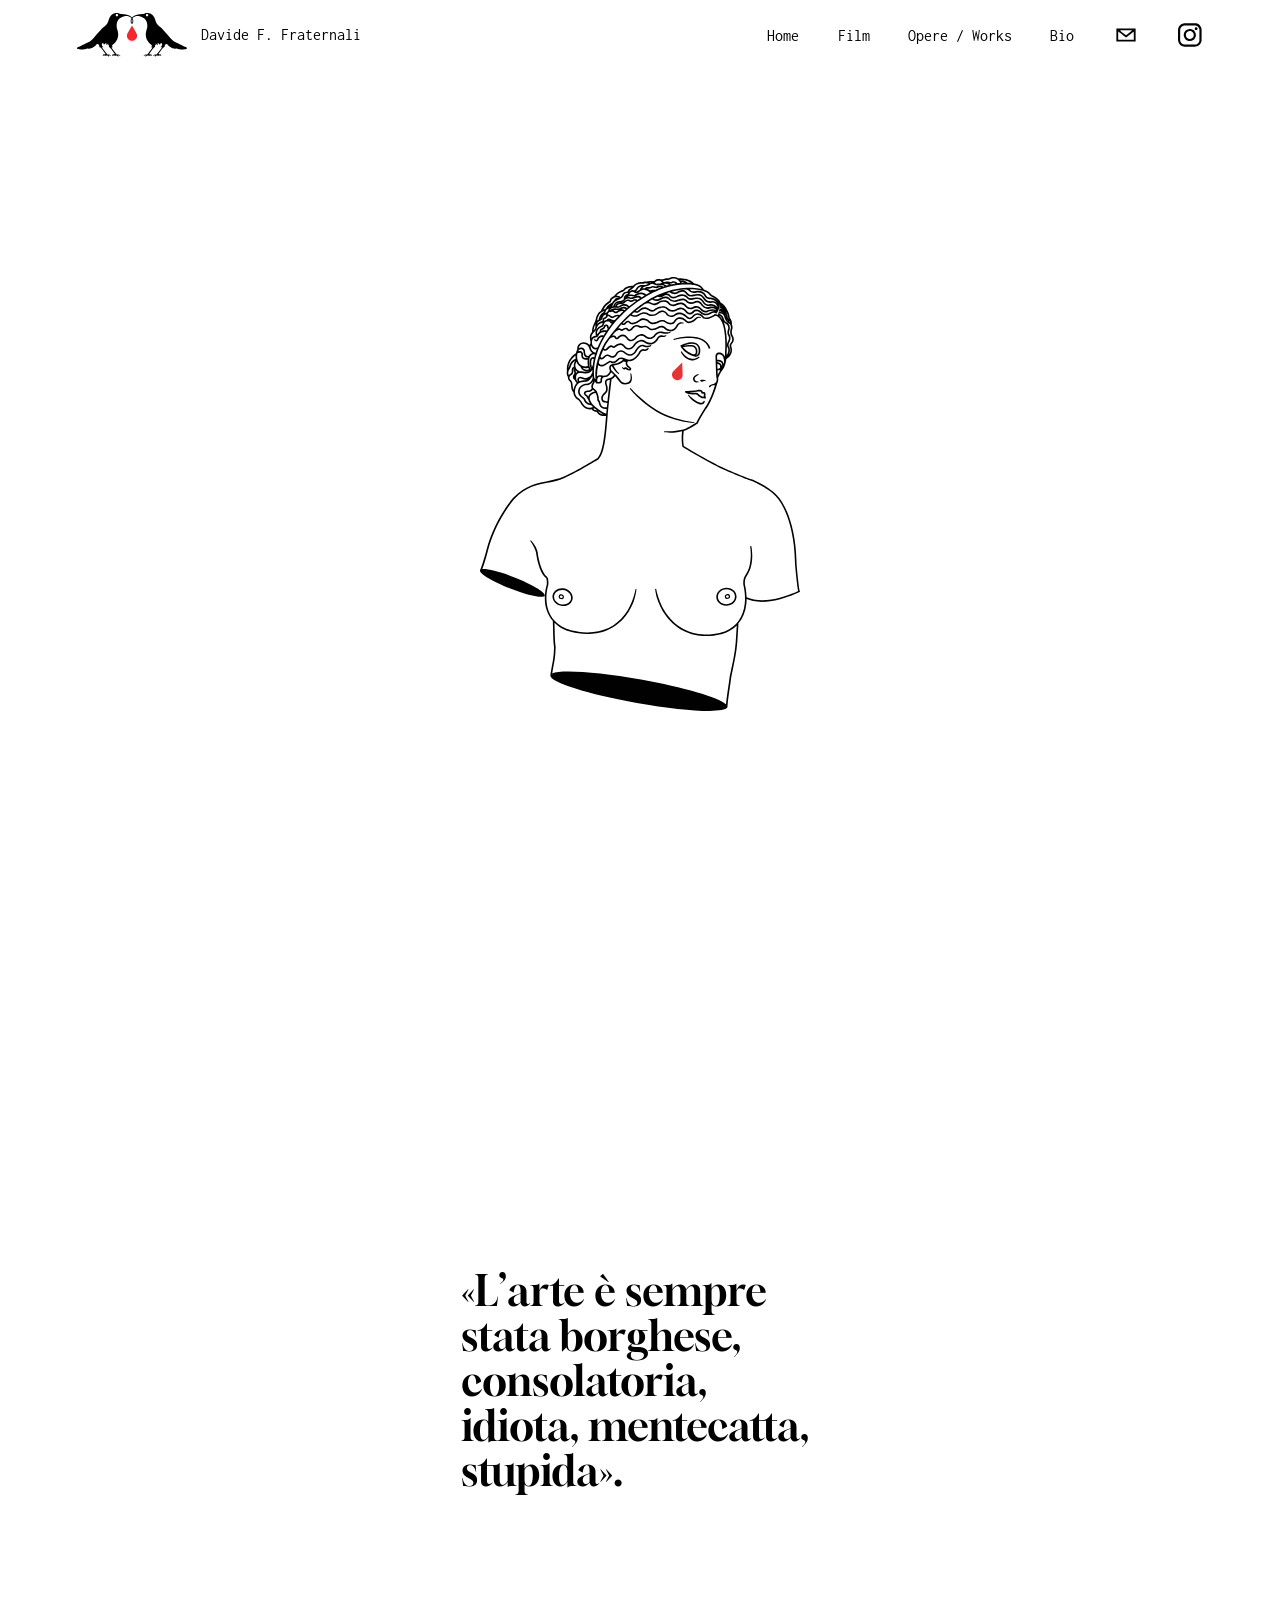
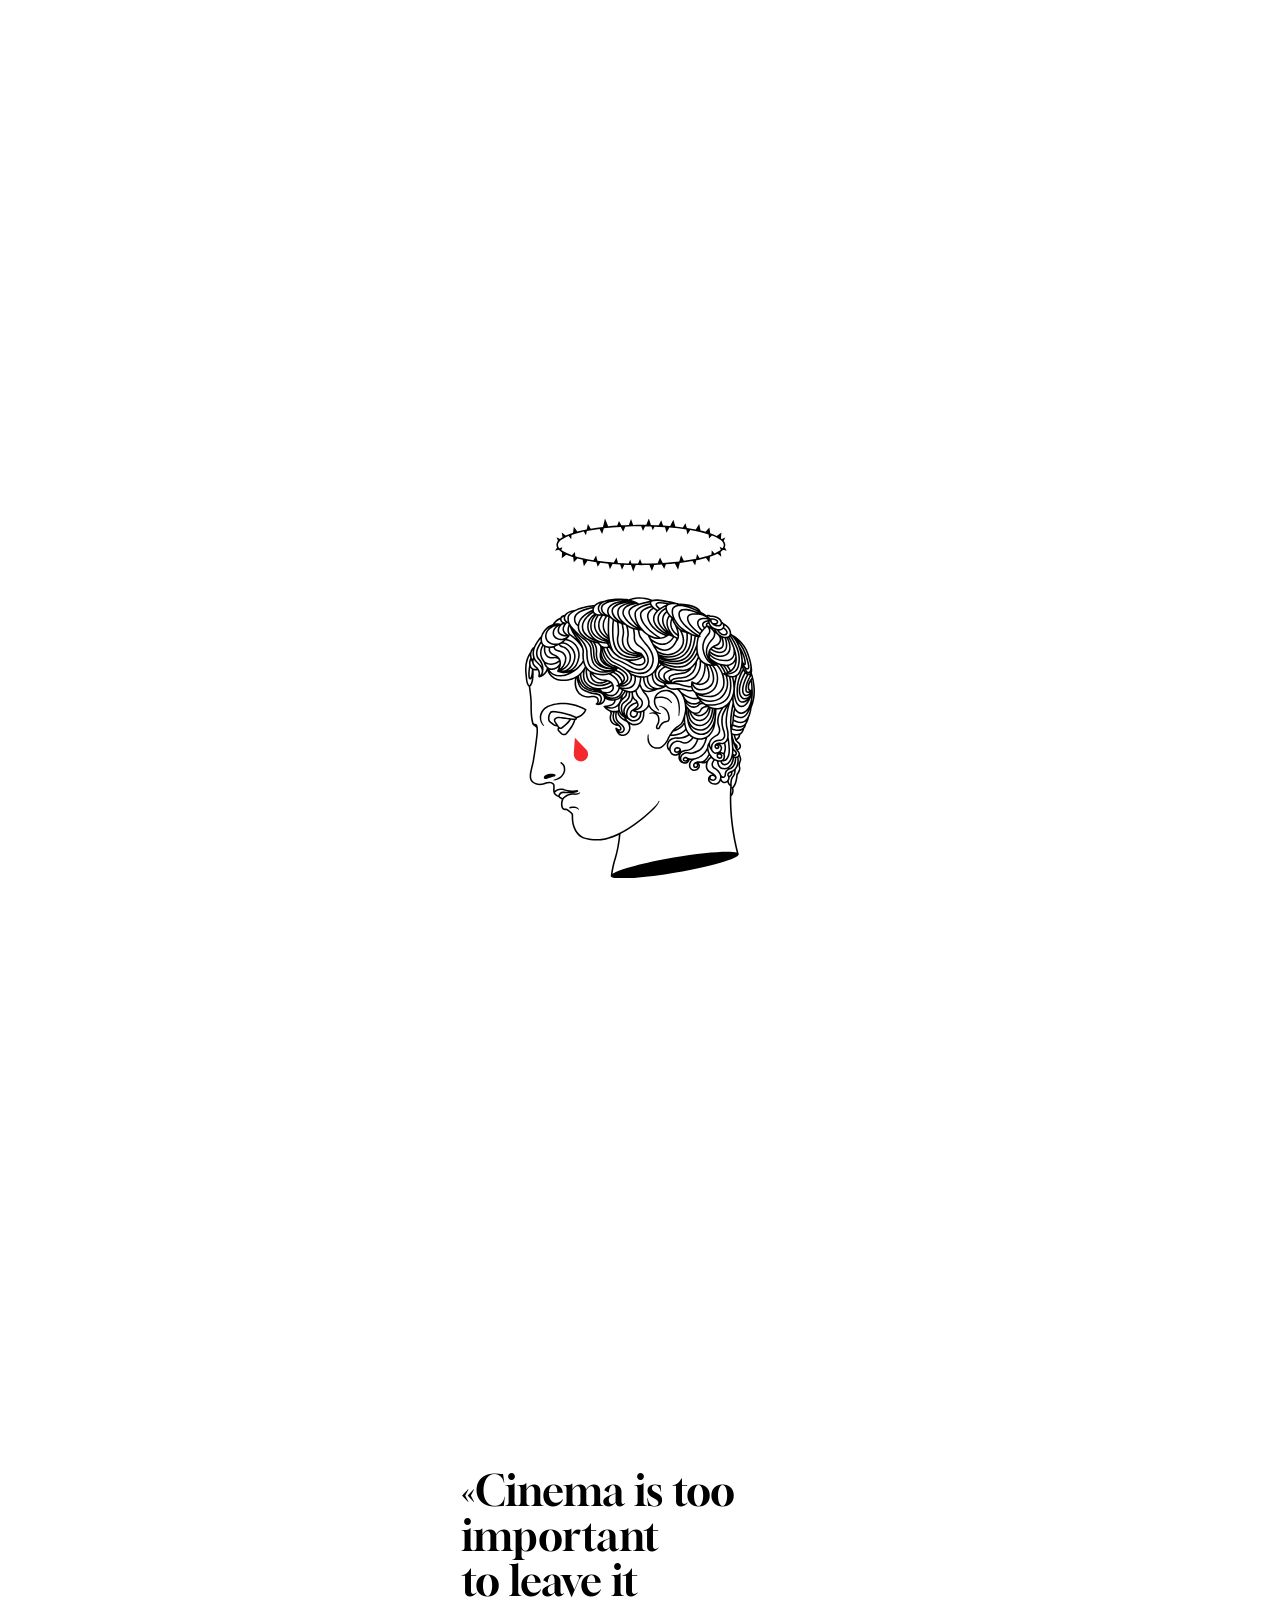
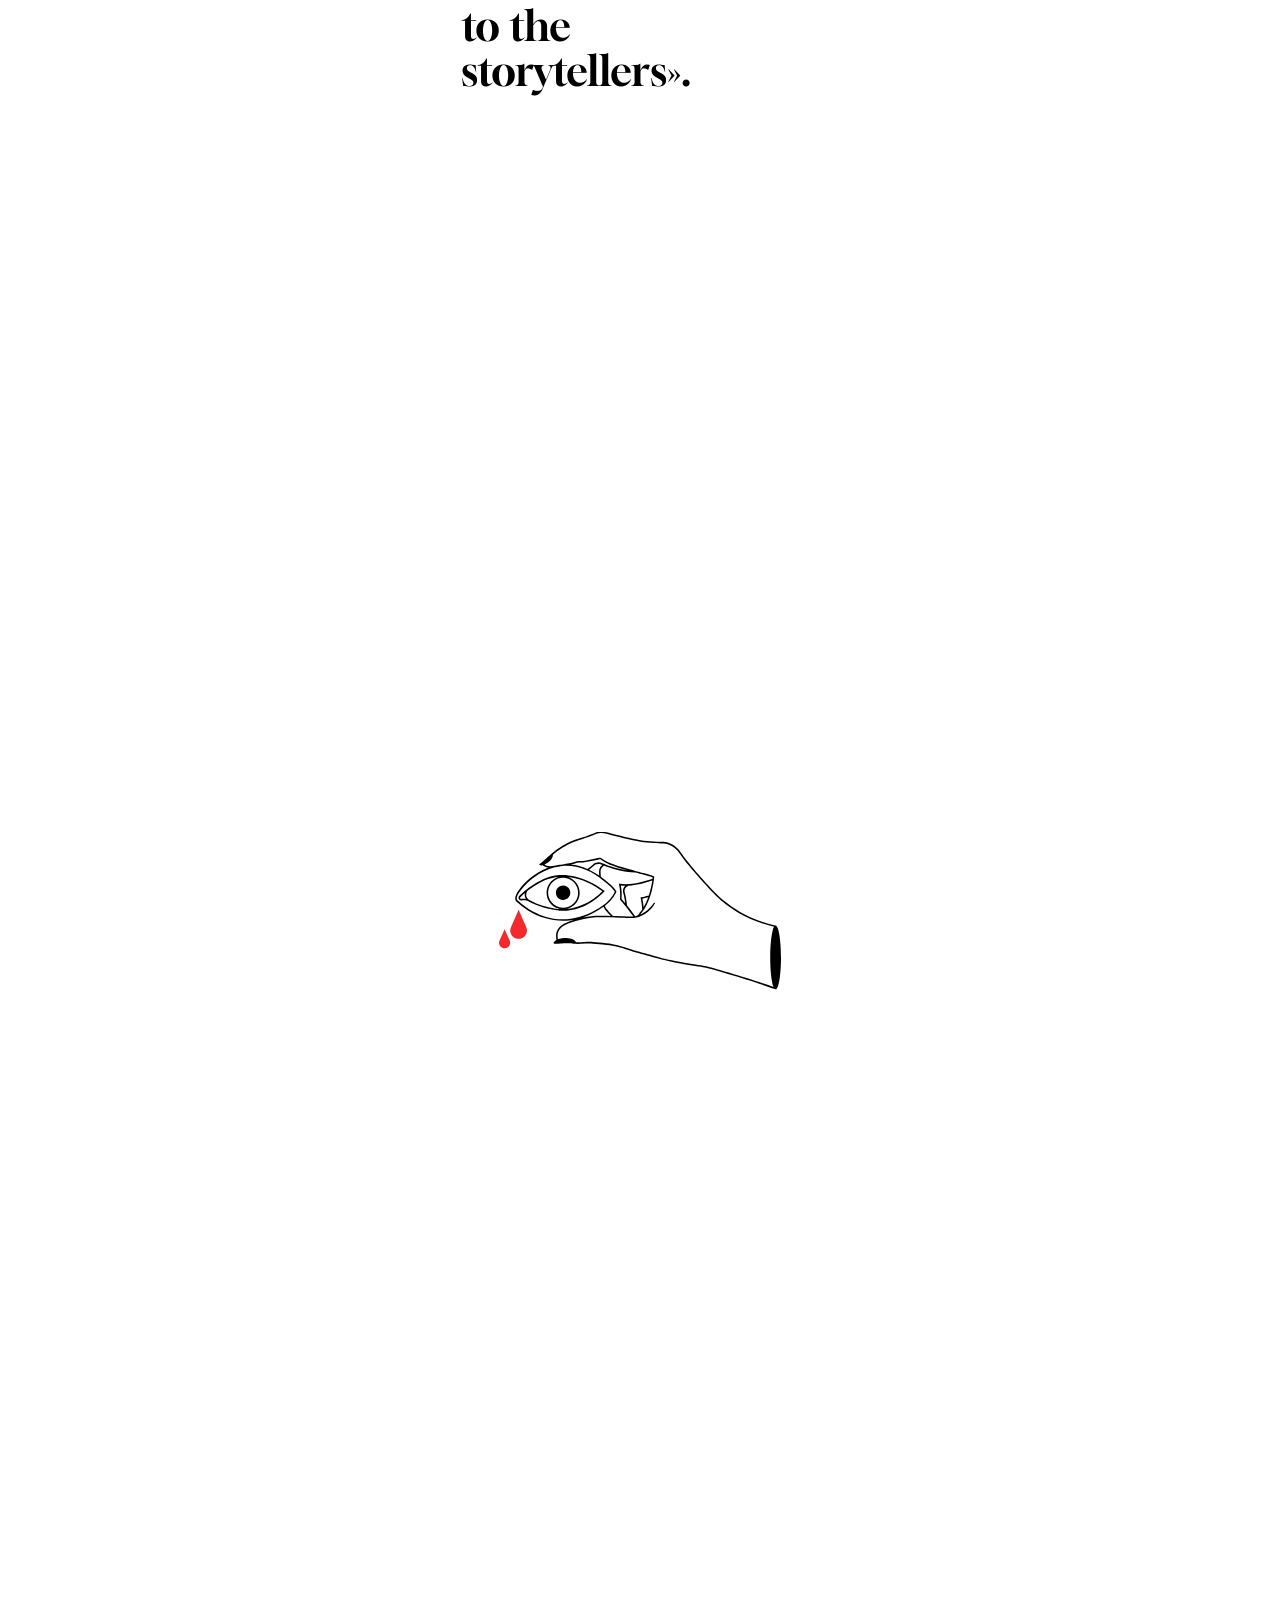
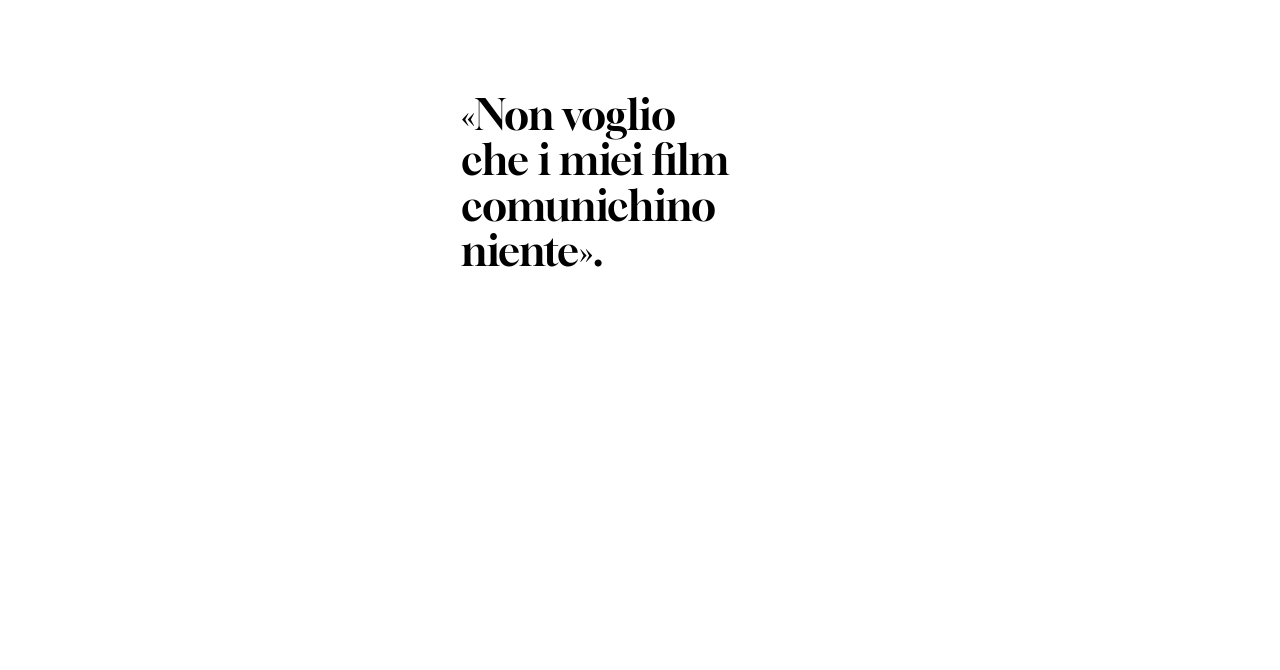
==== index.html @ e5e62409 "Update index.html" ====
<!DOCTYPE html>
<html lang="it">
<head>

<link rel="stylesheet" href="style.css">

<meta charset="UTF-8">
<meta name="viewport" content="width=device-width, initial-scale=1.0">
<meta name="google-site-verification" content="ePpkdNXekEtQ2B4xHZ55PUQ4Gj6QO9gKpWY2rKQXSeU" />    

<title>Davide F. Fraternali – Cinema sperimentale e arte visiva</title>

<meta name="description" content="Davide F. Fraternali è un regista e artista visivo italiano. Cinema sperimentale, immagine, estetica e ricerca visiva.">    

<meta property="og:title" content="Davide F. Fraternali – Cinema sperimentale e arte visiva">
<meta property="og:description" content="Film sperimentali, ricerca estetica e immagine.">
<meta property="og:image" content="https://davidefraternali.com/preview.png">
<meta property="og:url" content="https://davidefraternali.com">
<meta property="og:type" content="website">
<meta property="og:image:width" content="1200">
<meta property="og:image:height" content="630">
    
<link rel="icon" type="image/png" sizes="32x32" href="favicon.png">
<link rel="icon" type="image/png" sizes="16x16" href="favicon.png">

<link href="https://fonts.googleapis.com/css2?family=Gloock&family=Inconsolata:wght@300;400&display=swap" rel="stylesheet">

</head>
<body>

<header>

<div class="logo">

<a href="index.html" class="logo-symbol">
<img src="logo_corvi.svg" alt="">
</a>

<a href="index.html" class="logo-text">
Davide F. Fraternali
</a>

</div>
    
<nav class="menu">

<a href="#">Home</a>

<a href="#">Film</a>

<a href="#">Opere / Works</a>

<a href="#">Bio</a>

<a href="contact.html">
<img src="mail.svg" alt="contact">
</a>

<a href="https://instagram.com/tuoprofilo" target="_blank">
<img src="logo_instagram.svg" alt="Instagram">
</a>

</nav>

<div class="hamburger" id="hamburger">
<span></span>
<span></span>
<span></span>
</div>
</header>

<div class="mobile-menu" id="mobileMenu">
<div class="mobile-close" id="mobileClose">✕</div>
<a href="index.html">Home</a>
<a href="film.html">Film</a>
<a href="works.html">Opere / Works</a>
<a href="bio.html">Bio</a>
<a href="contact.html">
<img src="mail.svg" alt="email">
</a>
<a href="https://instagram.com/tuoprofilo" target="_blank">
<img src="logo_instagram.svg" alt="Instagram">
</a>
</div>

<div class="hero-wrapper">
<div class="stack" id="stack">

<div class="section">
<div class="section-inner afrodite">
<img src="afrodite.svg" alt="">
</div>
</div>

<div class="section">
<div class="section-inner">
<div class="quote-wrapper">
<div class="quote-text">
«L’arte è sempre<br>
stata borghese,<br>
consolatoria,<br>
idiota, mentecatta,<br>
stupida».
</div>
<div class="author">Carmelo Bene</div>
</div>
</div>
</div>

<div class="section">
<div class="section-inner testa">
<img src="testa_greca.svg" alt="">
</div>
</div>

<div class="section">
<div class="section-inner">
<div class="quote-wrapper">
<div class="quote-text">
«Cinema is too<br>
important<br>
to leave it<br>
to the<br>
storytellers».
</div>
<div class="author">Peter Greenaway</div>
</div>
</div>
</div>

<div class="section">
<div class="section-inner occhio">
<img src="occhio.svg" alt="">
</div>
</div>

<div class="section">
<div class="section-inner">
<div class="quote-wrapper">
<div class="quote-text">
«Non voglio<br>
che i miei film<br>
comunichino<br>
niente».
</div>
<div class="author">Carmelo Bene</div>
</div>
</div>
</div>

</div>
</div>

<script src="script.js"></script>

</body>
</html>
---- style.css ----
/* ===== BASE ===== */

html, body {
    margin: 0;
    padding: 0;
    background: #fff;
}

* {
    box-sizing: border-box;
}

img {
    max-width: 100%;
    height: auto;
    display: block;
}


/* ===== HEADER ===== */

header{
    position:fixed;
    top:0;
    left:0;
    width:100%;
    height:70px;
    display:flex;
    justify-content:space-between;
    align-items:center;
    padding:0 clamp(20px,6vw,100px);
    background:#fff;
    z-index:1000;
    font-family:'Inconsolata', monospace;
}

.logo{
    display:flex;
    align-items:center;
    gap:14px;
}

.logo-symbol img{
    width:110px;
    transition:transform .25s ease;
}

.logo-symbol:hover img{
    transform:translateY(-2px) scale(1.05);
}

.logo-text{
    font-family:'Inconsolata', monospace;
    text-decoration:none;
    color:#000;
    position:relative;
    transition:transform .25s ease, letter-spacing .25s ease;
}

.logo-text::after{
    content:"";
    position:absolute;
    left:0;
    bottom:-4px;
    width:0%;
    height:1px;
    background:#000;
    transition:width .35s ease;
}

.logo-text:hover::after{
    width:100%;
}

.menu{
    display:flex;
    gap:clamp(20px,3vw,50px);
    align-items:center;
}

.menu a{
    text-decoration:none;
    color:#000;
    position:relative;
    transition:transform .25s ease, letter-spacing .25s ease;
}

.menu a::after{
    content:"";
    position:absolute;
    left:0;
    bottom:-4px;
    width:0%;
    height:1px;
    background:#000;
    transition:width .35s ease;
}

.menu a:hover::after{
    width:100%;
}

.menu img{
    width:26px;
    transition:transform .25s ease;
}

.menu img:hover{
    transform:translateY(-2px) scale(1.08);
}


/* ===== HAMBURGER ===== */

.hamburger{
    display:none;
    width:30px;
    height:30px;
    position:relative;
    cursor:pointer;
}

.hamburger span{
    position:absolute;
    width:26px;
    height:2px;
    background:#000;
    left:2px;
    transition:.3s ease;
}

.hamburger span:nth-child(1){ top:8px; }
.hamburger span:nth-child(2){ top:14px; }
.hamburger span:nth-child(3){ top:20px; }

.hamburger.active span:nth-child(1){
    transform:rotate(45deg);
    top:14px;
}

.hamburger.active span:nth-child(2){
    opacity:0;
}

.hamburger.active span:nth-child(3){
    transform:rotate(-45deg);
    top:14px;
}


/* ===== MOBILE MENU ===== */

.mobile-close{
    position:absolute;
    top:28px;
    right:32px;
    font-size:36px;
    cursor:pointer;
    transition:transform .35s ease;
}

.mobile-close:hover{
    transform:rotate(90deg) scale(1.15);
}

.mobile-menu{
    position:fixed;
    top:0;
    left:0;
    width:100%;
    height:100vh;
    background:#fff;
    display:flex;
    flex-direction:column;
    justify-content:center;
    align-items:center;
    gap:40px;
    font-family:'Inconsolata', monospace;
    transform:translateX(100%);
    transition:transform .4s ease;
    z-index:2000;
}

.mobile-menu.active{
    transform:translateX(0);
}

.mobile-menu a{
    font-size:26px;
    color:#000;
    text-decoration:none;
    transition:transform .25s ease, letter-spacing .25s ease;
}

.mobile-menu a:hover{
    transform:translateX(6px);
    letter-spacing:1px;
}

.mobile-menu img{
    width:30px;
    transition:transform .25s ease;
}

.mobile-menu img:hover{
    transform:translateX(6px);
}


/* ===== HERO ROTATION ===== */

.hero-wrapper{
    margin-top:70px;
}

.stack{
    display:flex;
    flex-direction:column;
    transition:transform 3.6s cubic-bezier(.45,0,.25,1);
}

.section{
    height:100vh;
    display:flex;
    justify-content:center;
    align-items:center;
}

.section-inner{
    transform:translateY(-6%);
    animation: subtleChaos 1.6s ease;
}

@keyframes subtleChaos{

    0%{
        transform:translateY(-6%) scale(1.01) rotate(0.15deg);
    }

    40%{
        transform:translateY(-6%) scale(1);
    }

    100%{
        transform:translateY(-6%) scale(1);
    }

}


/* ===== TYPOGRAPHY ===== */

.quote-wrapper{
    width:42vw;
    margin-left:14vw;
    font-family:'Gloock', serif;
}

.quote-text{
    font-size:clamp(28px,3.2vw,60px);
    line-height:1.1;
}

.author{
    margin-top:2vh;
    font-size:clamp(18px,1.9vw,28px);
    opacity:0;
    transform:translateX(12px);
    transition:opacity 1s ease, transform 1s ease;
}

.author.visible{
    opacity:1;
    transform:translateX(0);
}

/* ===== IMAGES ===== */

.afrodite img{
    width:clamp(260px,25vw,460px);
    animation: bloodPulse 4.5s ease-in-out infinite;
}

@keyframes bloodPulse{

    0%{
        transform:scale(1);
    }

    50%{
        transform:scale(1.06);
    }

    100%{
        transform:scale(1);
    }

}

.testa img{
    width:clamp(200px,18vw,340px);
}

.occhio img{
    width:clamp(220px,22vw,380px);
}


/* ===== MOBILE ===== */

@media(max-width:768px){

    .menu{
        display:none;
    }

    .hamburger{
        display:block;
    }

    .section-inner{
        transform:translateY(-7%);
    }

    .quote-wrapper{
        width:88vw;
        margin-left:0;
        padding:0 6vw;
    }

    .quote-text{
        font-size:7.5vw;
    }

    .author{
        font-size:5.2vw;
    }

    .afrodite img,
    .testa img,
    .occhio img{
        width:70vw;
        max-height:65vh;
    }

}

/* ===== CONTACT PAGE ===== */

.contact-page{
max-width:520px;
margin:140px auto;
padding:0 30px;
font-family:'Inconsolata', monospace;
}

.contact-page h1{
font-family:'Inconsolata', monospace;
font-size:32px;
margin-bottom:40px;
text-align:left;
}

.contact-page form{
display:flex;
flex-direction:column;
gap:18px;
}

.contact-page input,
.contact-page textarea{
width:100%;
border:1px solid #000;
padding:12px;
font-family:'Inconsolata', monospace;
font-size:16px;
background:#fff;
}

.contact-page textarea{
min-height:140px;
resize:vertical;
}

.contact-page button{
align-self:flex-start;
border:1px solid #000;
background:#fff;
padding:10px 20px;
cursor:pointer;
transition:background .2s ease,color .2s ease;
}

.contact-page button:hover{
background:#000;
color:#fff;
}
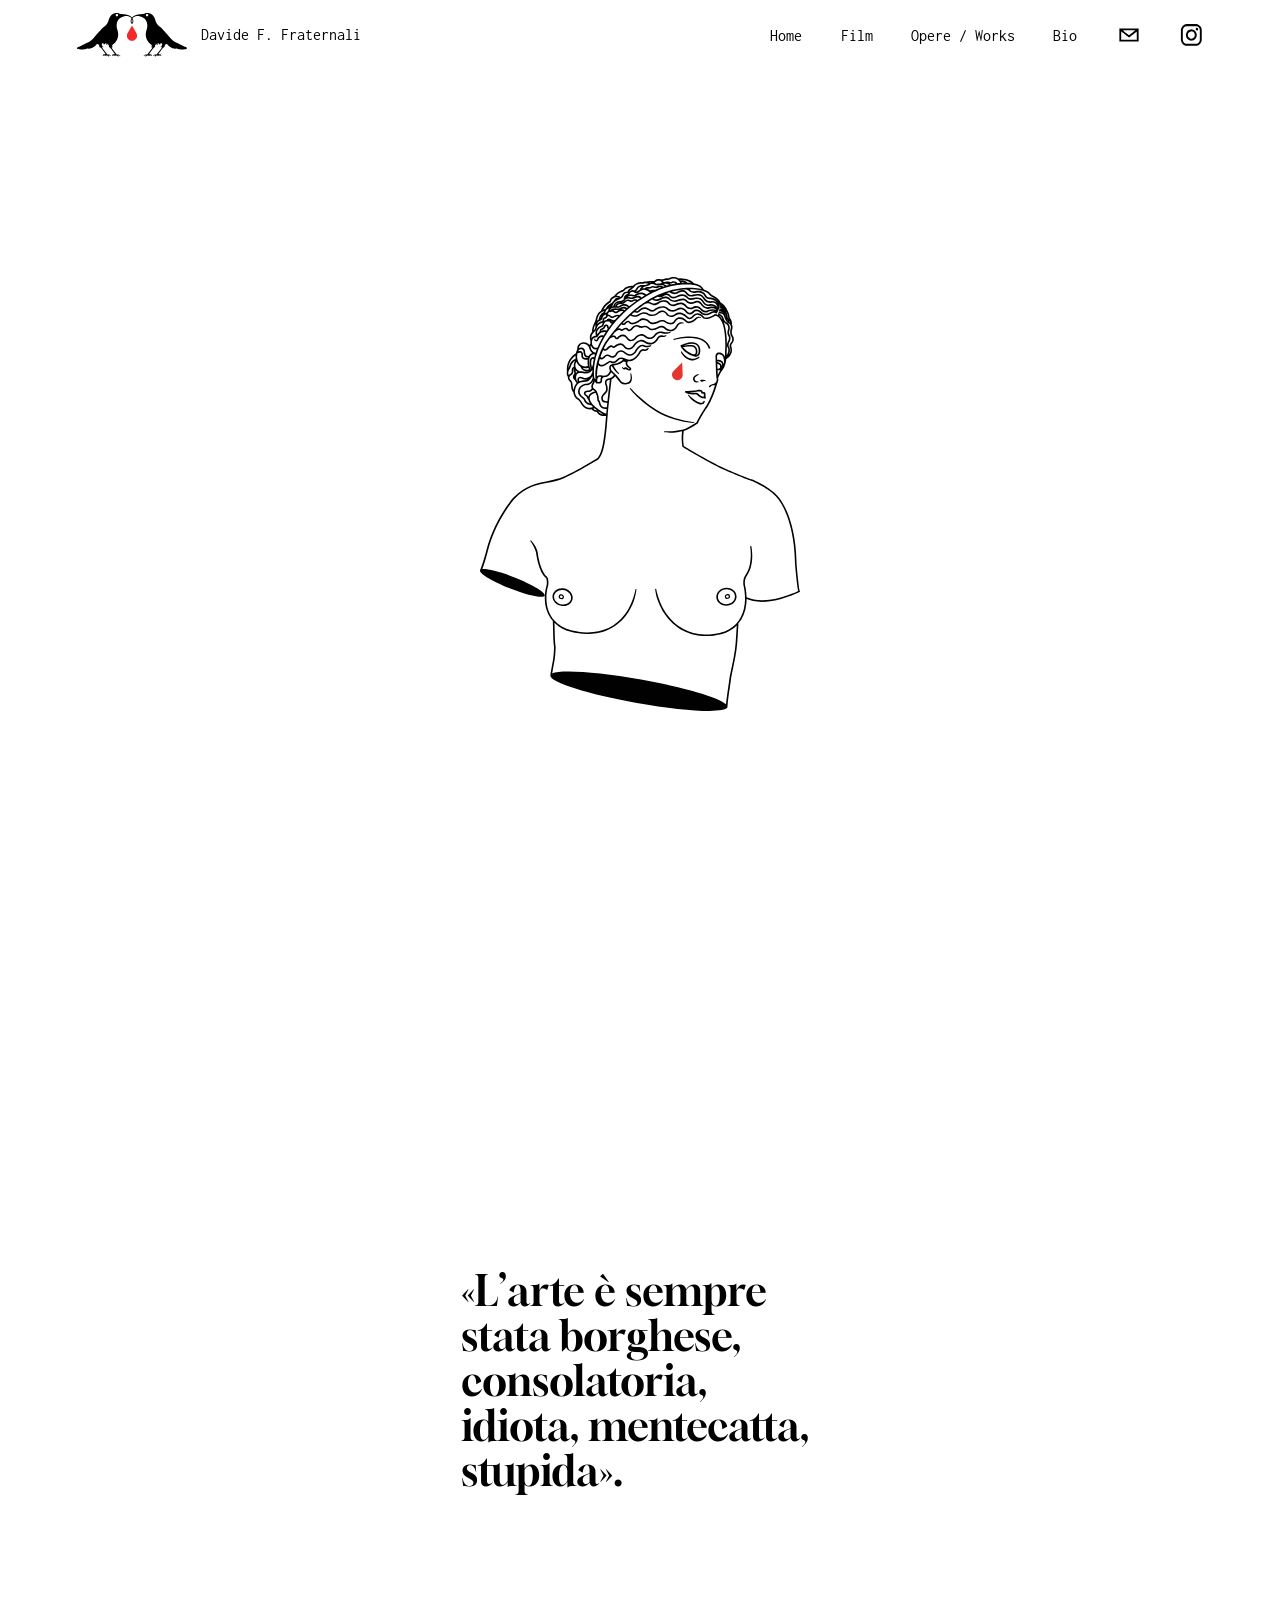
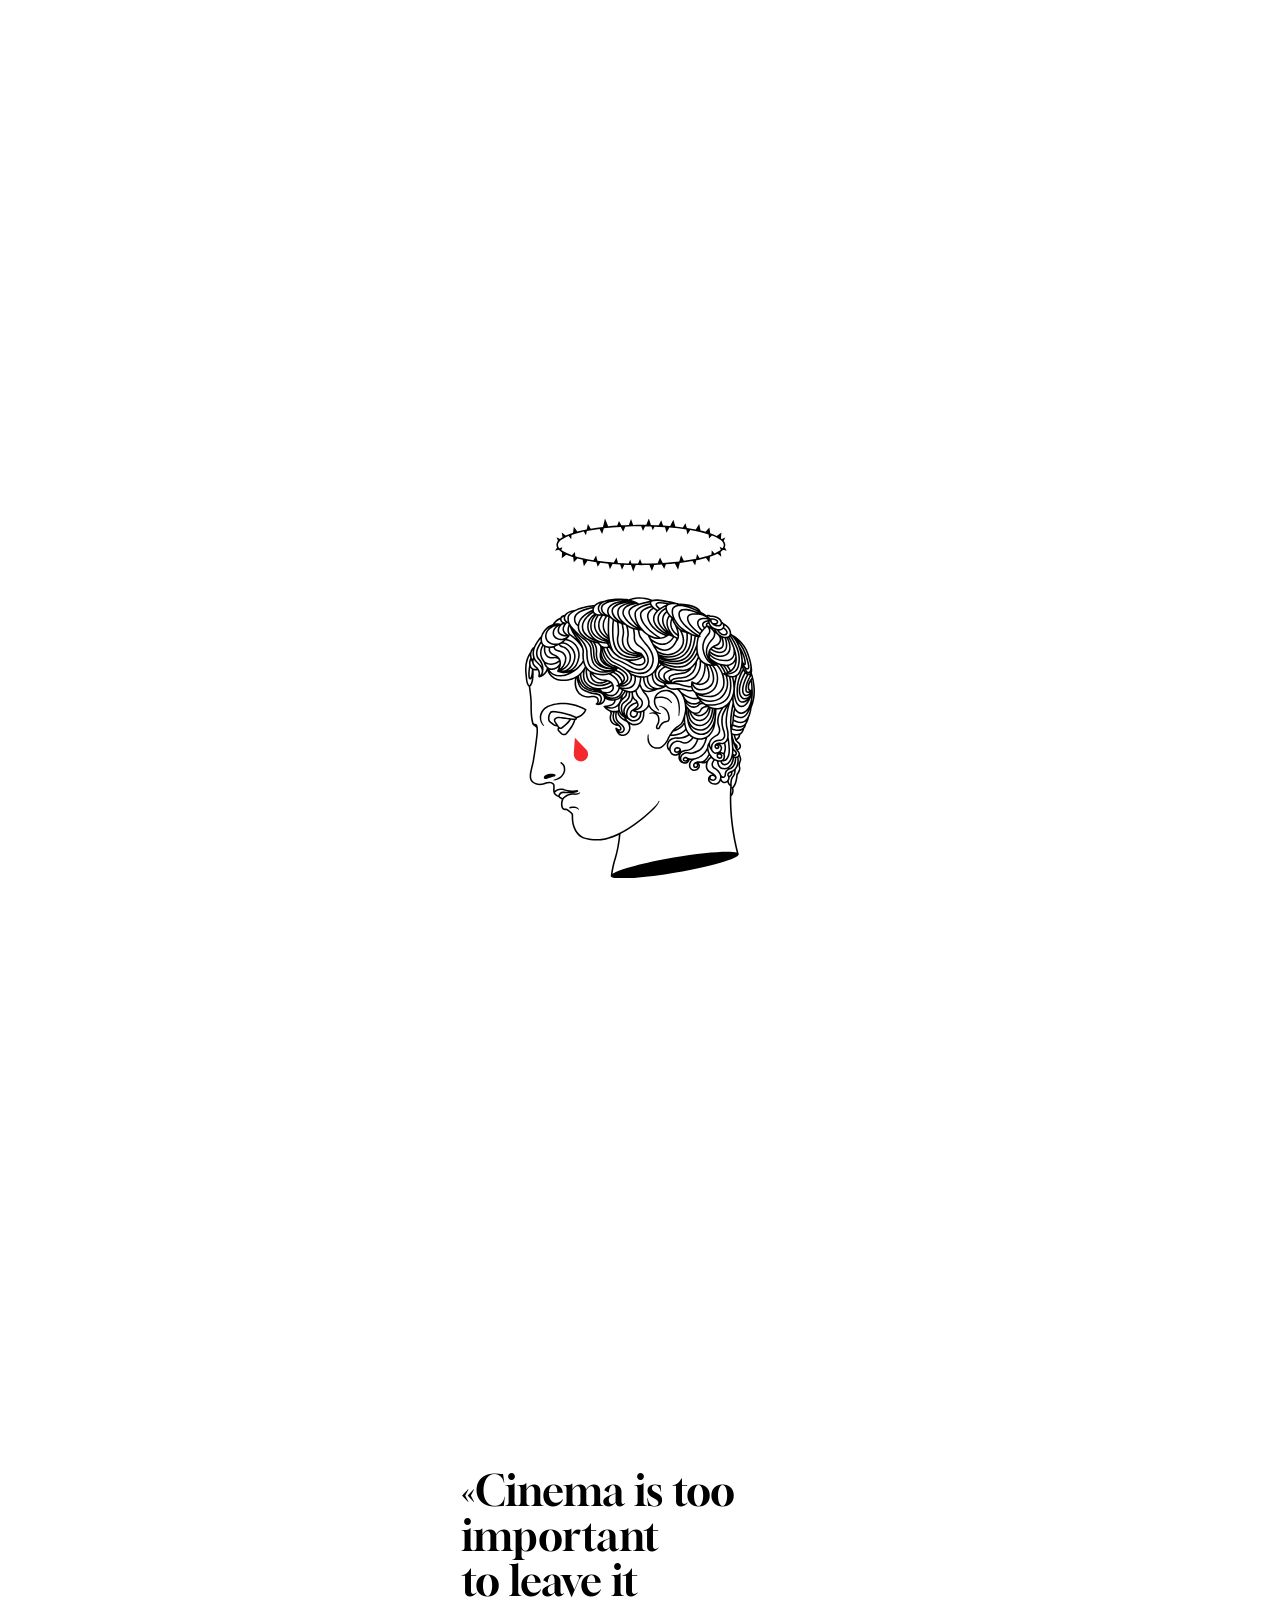
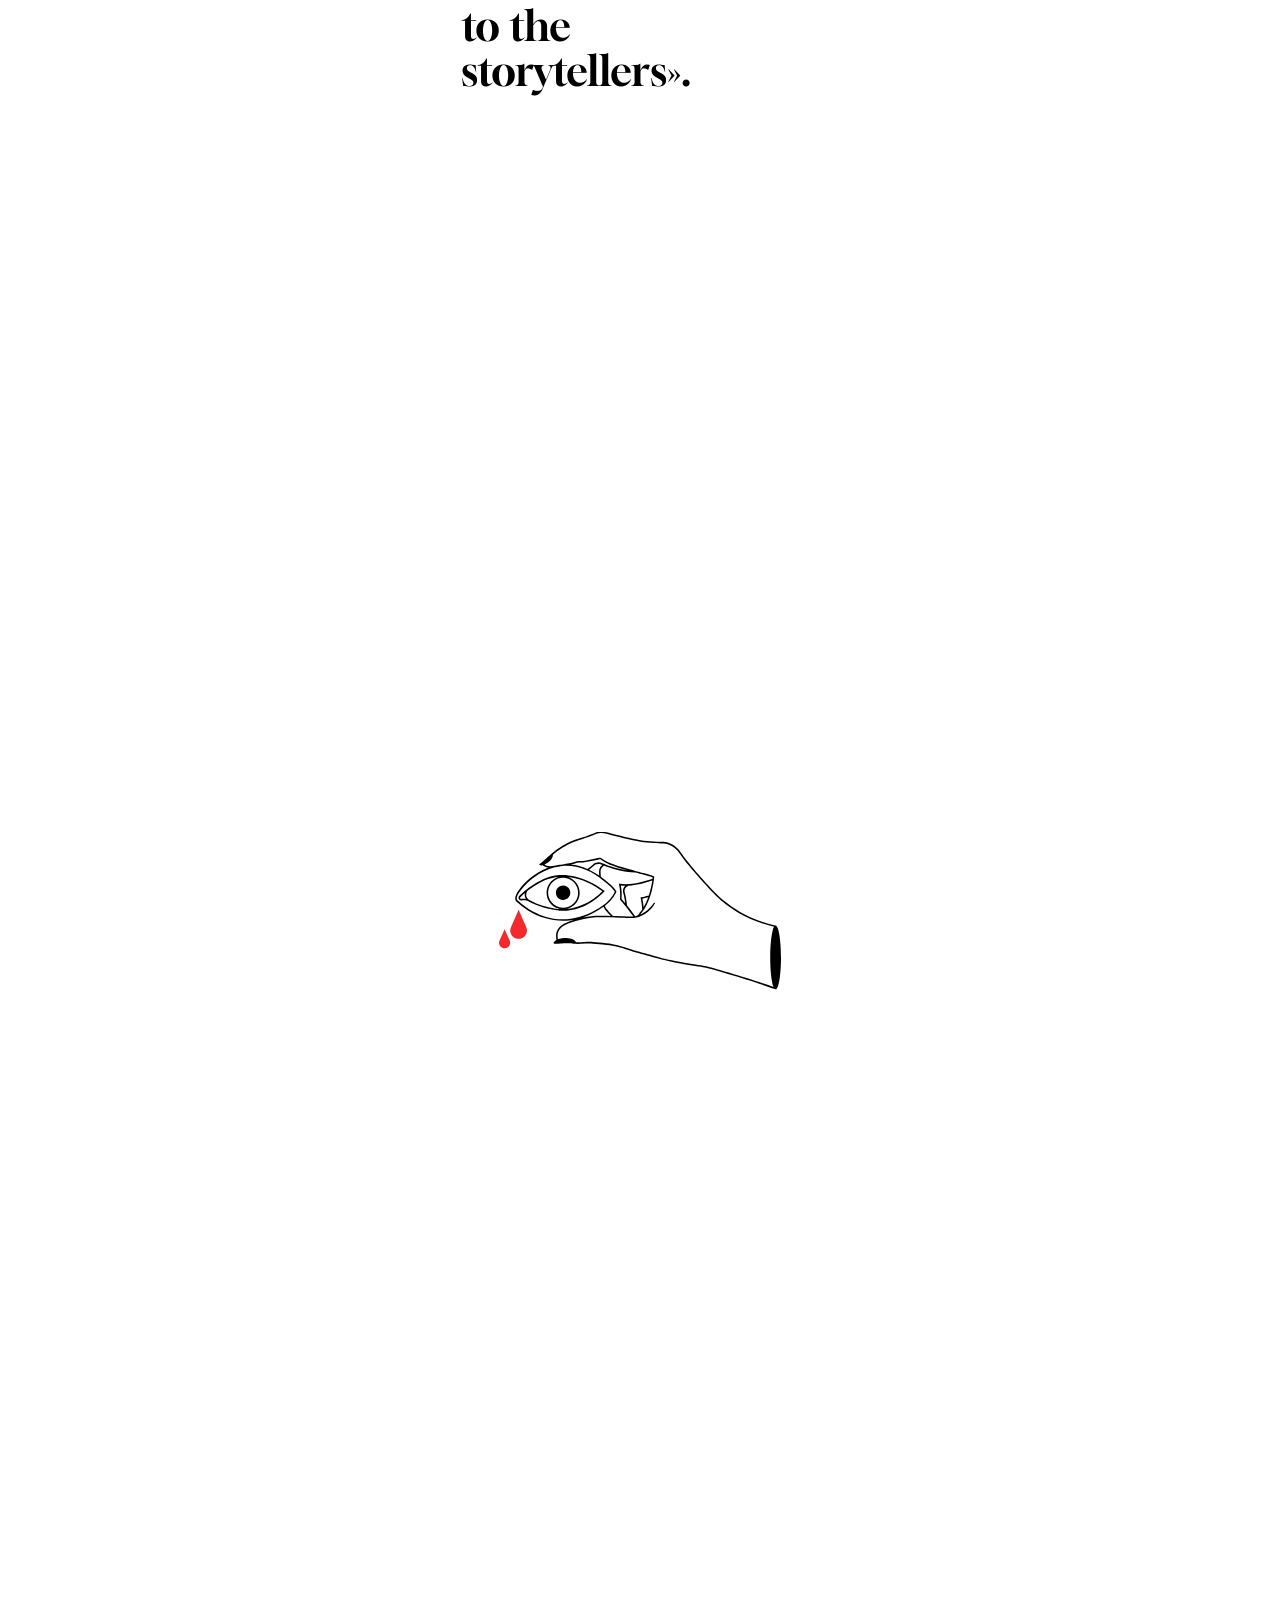
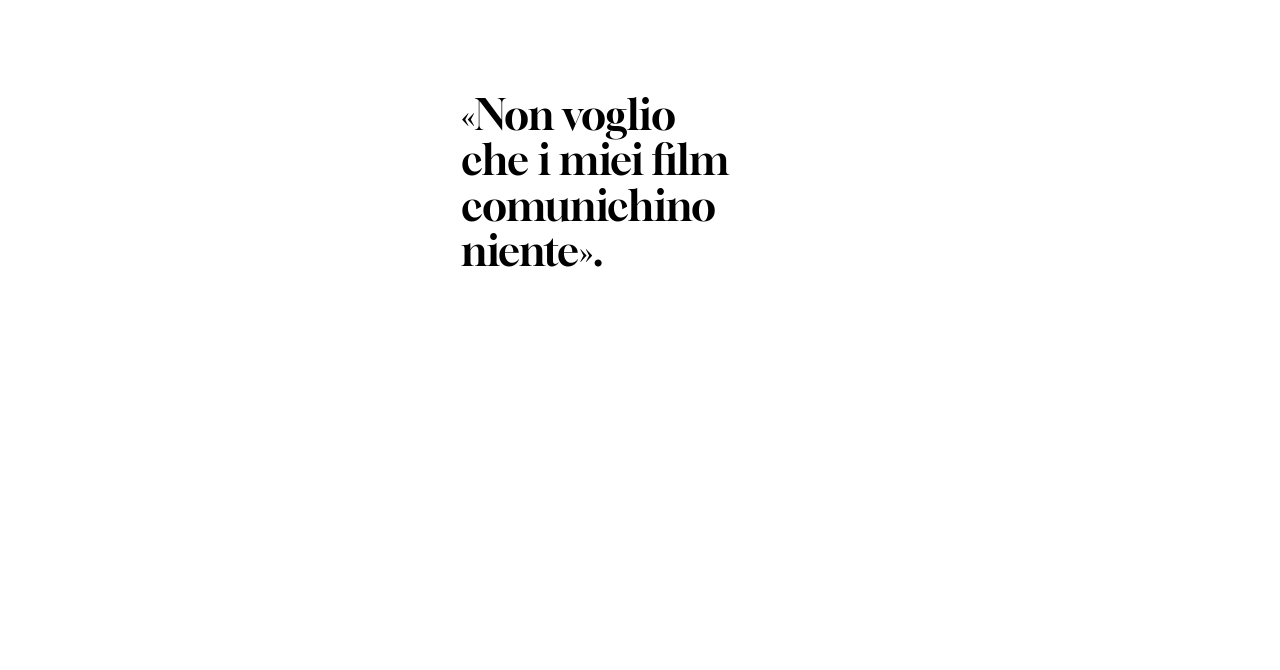
==== commit f4524225: "Update index.html" ====
--- a/index.html
+++ b/index.html
@@ -78,7 +78,7 @@
 <a href="contact.html">
 <img src="mail.svg" alt="email">
 </a>
-<a href="https://instagram.com/tuoprofilo" target="_blank">
+<a href="https://instagram.com/david_montague" target="_blank">
 <img src="logo_instagram.svg" alt="Instagram">
 </a>
 </div>
--- a/style.css
+++ b/style.css
@@ -102,7 +102,16 @@
 
 .menu img{
     width:26px;
-    transition:transform .25s ease;
+    transition:transform .35s ease;
+}
+
+/* riduzione icona instagram */
+.menu img[src="logo_instagram.svg"]{
+    width:23px;
+}
+
+.menu img[src="logo_instagram.svg"]{
+    width:23px;
 }
 
 .menu img:hover{
@@ -154,13 +163,21 @@
     position:absolute;
     top:28px;
     right:32px;
-    font-size:36px;
+    font-size:38px;
     cursor:pointer;
-    transition:transform .35s ease;
+    opacity:0;
+    transform:rotate(-90deg);
+    transition:opacity .6s ease, transform .8s cubic-bezier(.4,0,.2,1);
+}
+
+.mobile-menu.active .mobile-close{
+    opacity:1;
+    transform:rotate(0deg);
 }
 
 .mobile-close:hover{
-    transform:rotate(90deg) scale(1.15);
+    transform:rotate(90deg) scale(1.12);
+    transition:transform .6s ease;
 }
 
 .mobile-menu{
@@ -202,6 +219,11 @@
     transition:transform .25s ease;
 }
 
+/* riduzione icona instagram */
+.mobile-menu img[src="logo_instagram.svg"]{
+    width:26px;
+}
+
 .mobile-menu img:hover{
     transform:translateX(6px);
 }
@@ -228,17 +250,16 @@
 
 .section-inner{
     transform:translateY(-6%);
-    animation: subtleChaos 1.6s ease;
 }
 
 @keyframes subtleChaos{
 
     0%{
-        transform:translateY(-6%) scale(1.01) rotate(0.15deg);
-    }
-
-    40%{
-        transform:translateY(-6%) scale(1);
+        transform:translateY(-6%) scale(1.04) rotate(0.2deg);
+    }
+
+    45%{
+        transform:translateY(-6%) scale(1.015);
     }
 
     100%{
@@ -308,42 +329,78 @@
 
 /* ===== MOBILE ===== */
 
-@media(max-width:768px){
-
-    .menu{
-        display:none;
-    }
-
-    .hamburger{
-        display:block;
-    }
-
-    .section-inner{
-        transform:translateY(-7%);
-    }
-
-    .quote-wrapper{
-        width:88vw;
-        margin-left:0;
-        padding:0 6vw;
-    }
-
-    .quote-text{
-        font-size:7.5vw;
-    }
-
-    .author{
-        font-size:5.2vw;
-    }
-
-    .afrodite img,
-    .testa img,
-    .occhio img{
-        width:70vw;
-        max-height:65vh;
-    }
-
-}
+@media (max-width:768px){
+
+.menu{
+    display:none;
+}
+
+.hamburger{
+    display:block;
+}
+
+/* citazioni */
+
+.quote-wrapper{
+    width:88vw;
+    margin:0 auto;
+    padding:0 6vw;
+}
+
+.quote-text{
+    font-size:10vw;
+}
+
+.author{
+    font-size:5.2vw;
+}
+
+/* immagini */
+
+.afrodite img,
+.occhio img{
+    width:70vw;
+    max-height:65vh;
+    margin:auto;
+}
+
+.testa img{
+    width:63vw;
+    max-height:65vh;
+    margin:auto;
+}
+
+.section-inner{
+    transform:translateY(-6%);
+}
+    
+}
+
+/* ===== MOBILE MENU ENTRY ANIMATION ===== */
+
+.mobile-menu a,
+.mobile-menu img{
+    opacity:0;
+    transform:translateX(-14px);
+}
+
+.mobile-menu.active a,
+.mobile-menu.active img{
+    opacity:1;
+    transform:translateX(0);
+    transition:opacity .7s ease, transform .7s ease;
+}
+
+/* sequenza */
+
+.mobile-menu.active a:nth-of-type(1){ transition-delay:.12s; }
+.mobile-menu.active a:nth-of-type(2){ transition-delay:.24s; }
+.mobile-menu.active a:nth-of-type(3){ transition-delay:.36s; }
+.mobile-menu.active a:nth-of-type(4){ transition-delay:.48s; }
+.mobile-menu.active a:nth-of-type(5){ transition-delay:.60s; }
+
+.mobile-menu.active img{ transition-delay:.72s; }
+
 
 /* ===== CONTACT PAGE ===== */
 
